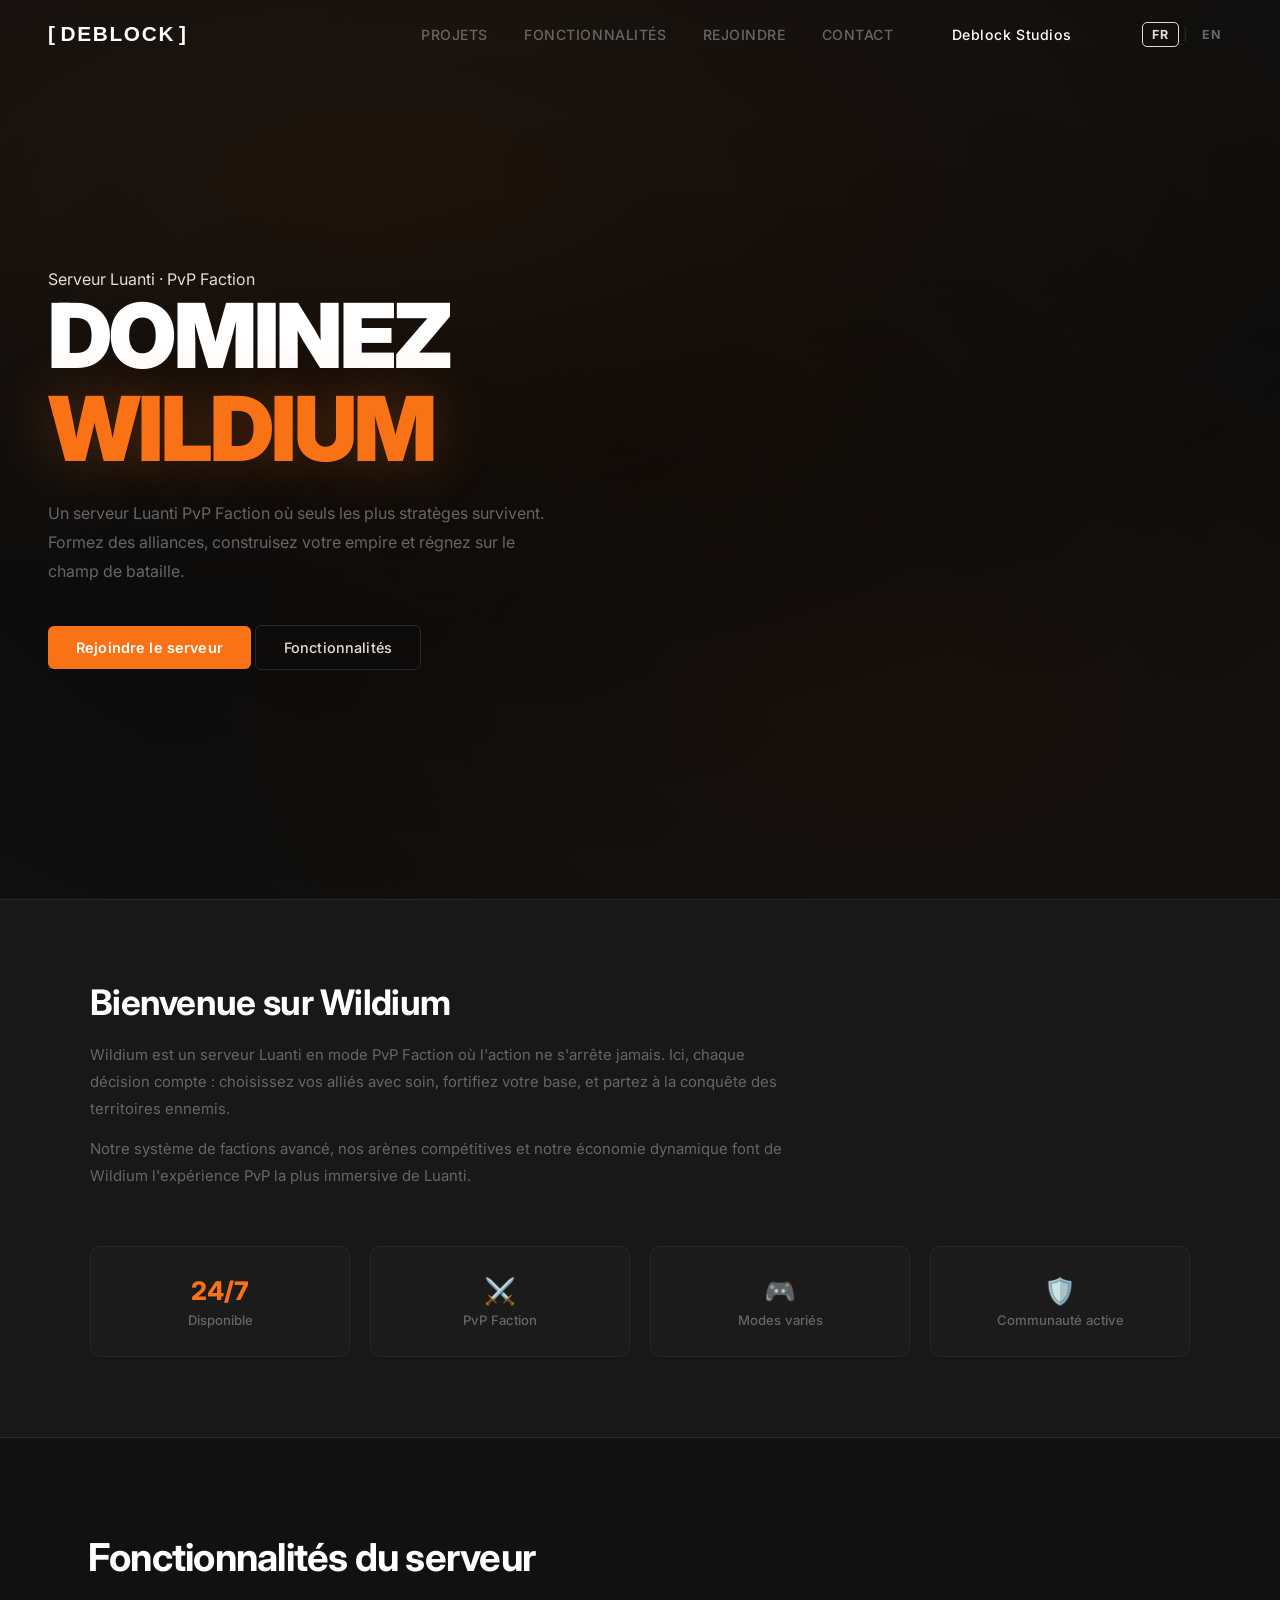
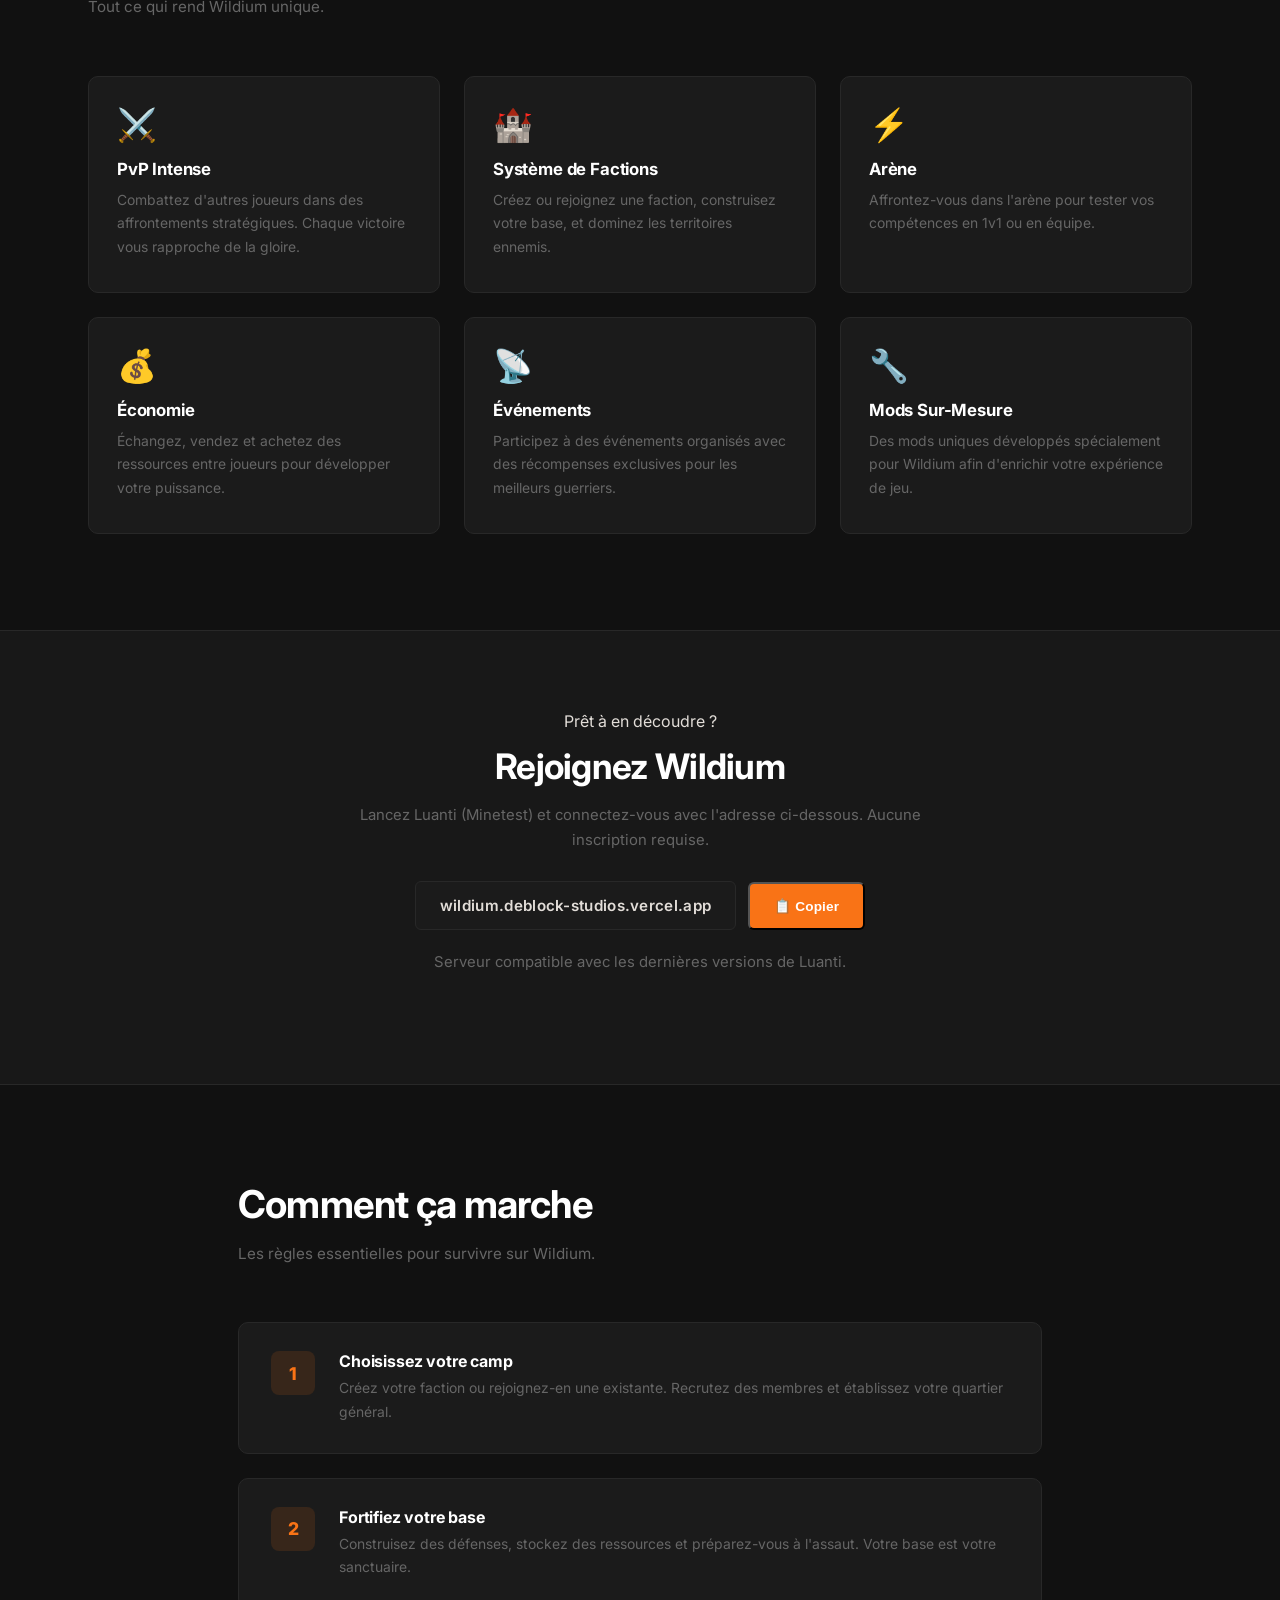
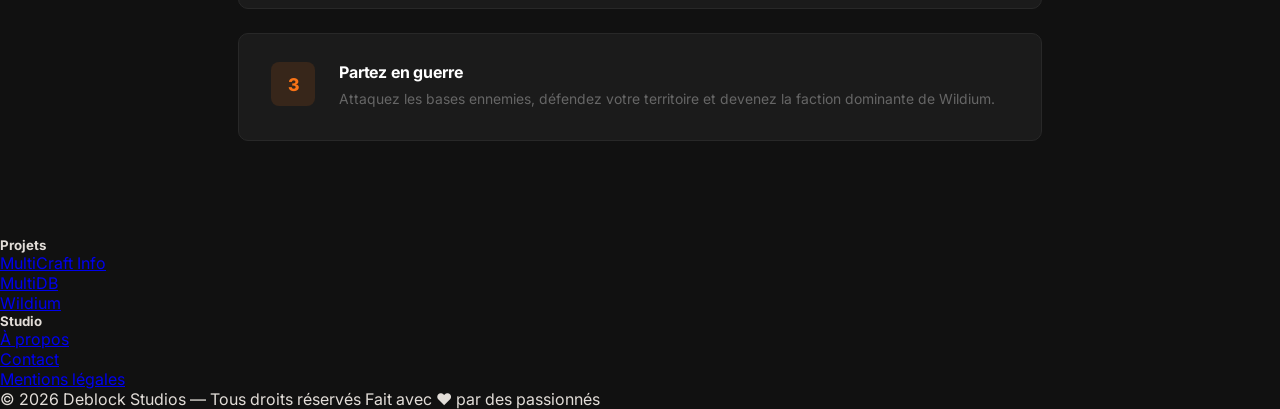
==== wildium.html @ 58a5ec8e "Add a Wildium Pages" ====
<!DOCTYPE html>
<html lang="fr">
<head>
  <meta charset="UTF-8" />
  <meta name="viewport" content="width=device-width, initial-scale=1.0" />
  <meta name="description" data-i18n="wildium.meta.desc" content="Wildium — Serveur Luanti PvP Faction. Formez des alliances, affrontez vos ennemis, construisez votre empire." />
  <title data-i18n="wildium.meta.title">Wildium — Serveur Luanti PvP Faction</title>

  <link rel="preconnect" href="https://fonts.googleapis.com" />
  <link href="https://fonts.googleapis.com/css2?family=Inter:wght@400;500;600;700;800;900&display=swap" rel="stylesheet" />

  <link rel="stylesheet" href="css/style.css" />
  <link rel="stylesheet" href="css/navbar.css" />
  <link rel="stylesheet" href="css/wildium.css" />
  <link rel="icon" href="/favicon.ico" type="image/x-icon">
</head>
<body>

<!-- NAVBAR -->
<nav id="navbar">
  <a href="/" class="nav-logo">
    <span class="logo-bracket">[</span>DEBLOCK<span class="logo-bracket">]</span>
  </a>

  <ul class="nav-links">
    <li><a href="#about"     data-i18n="nav.projects">Projets</a></li>
    <li><a href="#features"  data-i18n="wildium.nav.features">Fonctionnalités</a></li>
    <li><a href="#join"      data-i18n="wildium.nav.join">Rejoindre</a></li>
    <li><a href="#footer"    data-i18n="nav.contact">Contact</a></li>
    <li><a href="/" class="nav-cta">Deblock Studios</a></li>
    <li class="lang-switcher">
      <button class="lang-btn active" data-lang="fr">FR</button>
      <span class="lang-sep">|</span>
      <button class="lang-btn" data-lang="en">EN</button>
    </li>
  </ul>

  <button class="nav-hamburger" id="hamburger-btn" aria-label="Menu" aria-expanded="false">
    <span></span><span></span><span></span>
  </button>
</nav>

<nav class="nav-drawer" id="nav-drawer">
  <a href="#about"    data-i18n="nav.projects">Projets</a>
  <a href="#features" data-i18n="wildium.nav.features">Fonctionnalités</a>
  <a href="#join"     data-i18n="wildium.nav.join">Rejoindre</a>
  <a href="#footer"   data-i18n="nav.contact">Contact</a>
  <div class="lang-switcher" style="margin-top:6px;">
    <button class="lang-btn active" data-lang="fr">FR</button>
    <span class="lang-sep">|</span>
    <button class="lang-btn" data-lang="en">EN</button>
  </div>
</nav>

<!-- HERO -->
<section id="wildium-hero">
  <div class="wildium-hero-bg"></div>
  <div class="wildium-hero-content reveal">
    <span class="hero-eyebrow" data-i18n="wildium.hero.eyebrow">Serveur Luanti · PvP Faction</span>
    <h1 class="wildium-hero-title">
      <span data-i18n="wildium.hero.title.line1">Dominez</span><br />
      <span class="highlight" data-i18n="wildium.hero.title.highlight">Wildium</span>
    </h1>
    <p class="wildium-hero-sub" data-i18n="wildium.hero.sub">
      Un serveur Luanti PvP Faction où seuls les plus stratèges survivent. Formez des alliances, construisez votre empire et régnez sur le champ de bataille.
    </p>
    <div class="hero-actions">
      <a href="#join" class="btn-primary">
        <span data-i18n="wildium.hero.cta.join">Rejoindre le serveur</span>
      </a>
      <a href="#features" class="btn-ghost">
        <span data-i18n="wildium.hero.cta.features">Fonctionnalités</span>
      </a>
    </div>
  </div>
</section>

<!-- ABOUT / STATS BANNER -->
<section id="wildium-about">
  <div class="wildium-about-inner reveal">
    <div class="wildium-about-text">
      <h2 data-i18n="wildium.about.title">Bienvenue sur Wildium</h2>
      <p data-i18n="wildium.about.p1">
        Wildium est un serveur Luanti en mode PvP Faction où l'action ne s'arrête jamais. Ici, chaque décision compte : choisissez vos alliés avec soin, fortifiez votre base, et partez à la conquête des territoires ennemis.
      </p>
      <p data-i18n="wildium.about.p2">
        Notre système de factions avancé, nos arènes compétitives et notre économie dynamique font de Wildium l'expérience PvP la plus immersive de Luanti.
      </p>
    </div>

    <div class="wildium-stats">
      <div class="wildium-stat reveal reveal-delay-1">
        <span class="stat-number" data-i18n="wildium.stat.factions">24/7</span>
        <span class="stat-label" data-i18n="wildium.stat.factions.label">Disponible</span>
      </div>
      <div class="wildium-stat reveal reveal-delay-2">
        <span class="stat-number">⚔️</span>
        <span class="stat-label" data-i18n="wildium.stat.pvp.label">PvP Faction</span>
      </div>
      <div class="wildium-stat reveal reveal-delay-3">
        <span class="stat-number">🎮</span>
        <span class="stat-label" data-i18n="wildium.stat.modes.label">Modes variés</span>
      </div>
      <div class="wildium-stat reveal reveal-delay-4">
        <span class="stat-number">🛡️</span>
        <span class="stat-label" data-i18n="wildium.stat.communaute.label">Communauté active</span>
      </div>
    </div>
  </div>
</section>

<!-- FEATURES -->
<section id="features">
  <div class="section-head reveal">
    <h2 class="section-title" data-i18n="wildium.features.title">Fonctionnalités du serveur</h2>
    <p class="section-sub" data-i18n="wildium.features.sub">Tout ce qui rend Wildium unique.</p>
  </div>

  <div class="features-grid">

    <article class="feature-card reveal reveal-delay-1">
      <div class="feature-icon">⚔️</div>
      <h3 data-i18n="wildium.feature.pvp.title">PvP Intense</h3>
      <p data-i18n="wildium.feature.pvp.desc">Combattez d'autres joueurs dans des affrontements stratégiques. Chaque victoire vous rapproche de la gloire.</p>
    </article>

    <article class="feature-card reveal reveal-delay-2">
      <div class="feature-icon">🏰</div>
      <h3 data-i18n="wildium.feature.faction.title">Système de Factions</h3>
      <p data-i18n="wildium.feature.faction.desc">Créez ou rejoignez une faction, construisez votre base, et dominez les territoires ennemis.</p>
    </article>

    <article class="feature-card reveal reveal-delay-3">
      <div class="feature-icon">⚡</div>
      <h3 data-i18n="wildium.feature.arena.title">Arène</h3>
      <p data-i18n="wildium.feature.arena.desc">Affrontez-vous dans l'arène pour tester vos compétences en 1v1 ou en équipe.</p>
    </article>

    <article class="feature-card reveal reveal-delay-1">
      <div class="feature-icon">💰</div>
      <h3 data-i18n="wildium.feature.economy.title">Économie</h3>
      <p data-i18n="wildium.feature.economy.desc">Échangez, vendez et achetez des ressources entre joueurs pour développer votre puissance.</p>
    </article>

    <article class="feature-card reveal reveal-delay-2">
      <div class="feature-icon">📡</div>
      <h3 data-i18n="wildium.feature.events.title">Événements</h3>
      <p data-i18n="wildium.feature.events.desc">Participez à des événements organisés avec des récompenses exclusives pour les meilleurs guerriers.</p>
    </article>

    <article class="feature-card reveal reveal-delay-3">
      <div class="feature-icon">🔧</div>
      <h3 data-i18n="wildium.feature.custom.title">Mods Sur-Mesure</h3>
      <p data-i18n="wildium.feature.custom.desc">Des mods uniques développés spécialement pour Wildium afin d'enrichir votre expérience de jeu.</p>
    </article>

  </div>
</section>

<!-- JOIN -->
<section id="join">
  <div class="join-inner reveal">
    <div class="join-card">
      <span class="hero-eyebrow" data-i18n="wildium.join.eyebrow">Prêt à en découdre ?</span>
      <h2 data-i18n="wildium.join.title">Rejoignez Wildium</h2>
      <p data-i18n="wildium.join.desc">
        Lancez Luanti (Minetest) et connectez-vous avec l'adresse ci-dessous. Aucune inscription requise.
      </p>
      <div class="join-ip">
        <code id="server-ip">wildium.deblock-studios.vercel.app</code>
        <button class="btn-primary" id="copy-ip-btn" data-i18n="wildium.join.copy">
          📋 Copier
        </button>
      </div>
      <p class="join-note" data-i18n="wildium.join.note">
        Serveur compatible avec les dernières versions de Luanti.
      </p>
    </div>
  </div>
</section>

<!-- RULES / SECTION GAMEPLAY -->
<section id="gameplay">
  <div class="section-head reveal">
    <h2 class="section-title" data-i18n="wildium.gameplay.title">Comment ça marche</h2>
    <p class="section-sub" data-i18n="wildium.gameplay.sub">Les règles essentielles pour survivre sur Wildium.</p>
  </div>

  <div class="gameplay-grid">

    <div class="gameplay-step reveal reveal-delay-1">
      <span class="step-number">1</span>
      <div>
        <h3 data-i18n="wildium.gameplay.step1.title">Choisissez votre camp</h3>
        <p data-i18n="wildium.gameplay.step1.desc">Créez votre faction ou rejoignez-en une existante. Recrutez des membres et établissez votre quartier général.</p>
      </div>
    </div>

    <div class="gameplay-step reveal reveal-delay-2">
      <span class="step-number">2</span>
      <div>
        <h3 data-i18n="wildium.gameplay.step2.title">Fortifiez votre base</h3>
        <p data-i18n="wildium.gameplay.step2.desc">Construisez des défenses, stockez des ressources et préparez-vous à l'assaut. Votre base est votre sanctuaire.</p>
      </div>
    </div>

    <div class="gameplay-step reveal reveal-delay-3">
      <span class="step-number">3</span>
      <div>
        <h3 data-i18n="wildium.gameplay.step3.title">Partez en guerre</h3>
        <p data-i18n="wildium.gameplay.step3.desc">Attaquez les bases ennemies, défendez votre territoire et devenez la faction dominante de Wildium.</p>
      </div>
    </div>

  </div>
</section>

<!-- FOOTER -->
<footer id="footer">
  <div class="footer-top reveal">
    <div class="footer-col">
      <h5 data-i18n="footer.col.projects">Projets</h5>
      <ul>
        <li><a href="https://multicraft-info.netlify.app">MultiCraft Info</a></li>
        <li><a href="https://multidb.vercel.app">MultiDB</a></li>
        <li><a href="wildium.html">Wildium</a></li>
      </ul>
    </div>

    <div class="footer-col">
      <h5 data-i18n="footer.col.studio">Studio</h5>
      <ul>
        <li><a href="/#about" data-i18n="footer.about">À propos</a></li>
        <li><a href="mailto:creatif.france@outlook.com" data-i18n="footer.contact">Contact</a></li>
        <li><a href="legal.html" data-i18n="footer.legal">Mentions légales</a></li>
      </ul>
    </div>
  </div>

  <div class="footer-bottom">
    <span data-i18n="footer.copy">© 2026 Deblock Studios — Tous droits réservés</span>
    <span data-i18n="footer.made">Fait avec ❤️ par des passionnés</span>
  </div>
</footer>

<script src="js/i18n.js"></script>
<script src="js/effects.js"></script>
<script src="js/wildium.js"></script>
<script>i18n.init();</script>
</body>
</html>
---- css/style.css ----
/* ════════════════════════════════════════════════
   DEBLOCK STUDIOS — style.css
   ════════════════════════════════════════════════ */

*, *::before, *::after { box-sizing: border-box; margin: 0; padding: 0; }

:root {
  --bg:      #111;
  --bg2:     #181818;
  --card:    #1b1b1b;
  --accent:  #f97316;
  --text:    #e2ddd8;
  --muted:   #666;
  --border:  #282828;
}

html { scroll-behavior: smooth; }

body {
  background: var(--bg);
  color: var(--text);
  font-family: 'Inter', sans-serif;
  overflow-x: hidden;
  -webkit-font-smoothing: antialiased;
}

::-webkit-scrollbar { width: 5px; }
::-webkit-scrollbar-track { background: var(--bg); }
::-webkit-scrollbar-thumb { background: var(--border); border-radius: 3px; }

/* ── Buttons ── */
.btn-primary {
  display: inline-flex;
  align-items: center;
  gap: 8px;
  background: var(--accent);
  color: #fff;
  padding: 13px 28px;
  border-radius: 6px;
  font-weight: 600;
  font-size: .9rem;
  text-decoration: none;
  transition: opacity .15s, transform .15s;
  letter-spacing: .01em;
}
.btn-primary:hover {
  opacity: .88;
  transform: translateY(-1px);
}

.btn-ghost {
  display: inline-flex;
  align-items: center;
  gap: 8px;
  background: transparent;
  color: var(--text);
  padding: 13px 28px;
  border-radius: 6px;
  border: 1px solid var(--border);
  font-weight: 500;
  font-size: .9rem;
  text-decoration: none;
  transition: border-color .15s, color .15s, transform .15s;
  letter-spacing: .01em;
}
.btn-ghost:hover {
  border-color: #444;
  color: #fff;
  transform: translateY(-1px);
}

/* ── Section headings ── */
.section-head { margin-bottom: 56px; }

.section-title {
  font-weight: 700;
  font-size: clamp(1.6rem, 3vw, 2.4rem);
  color: #fff;
  margin-bottom: 14px;
  letter-spacing: -.02em;
  line-height: 1.2;
}

.section-sub {
  color: var(--muted);
  font-size: .95rem;
  max-width: 440px;
  line-height: 1.7;
}
---- css/navbar.css ----
/* ════════════════════════════════════════════════
   DEBLOCK STUDIOS — navbar.css
   ════════════════════════════════════════════════ */

nav {
  position: fixed;
  top: 0; left: 0; right: 0;
  z-index: 100;
  display: flex;
  align-items: center;
  justify-content: space-between;
  padding: 0 48px;
  height: 68px;
  background: transparent;
  transition: background .4s, backdrop-filter .4s, box-shadow .4s;
}
nav.scrolled {
  background: rgba(7,7,15,.88);
  backdrop-filter: blur(16px);
  box-shadow: 0 1px 0 var(--border);
}

/* Logo */
.nav-logo {
  font-family: 'Orbitron', sans-serif;
  font-weight: 900;
  font-size: 1.3rem;
  letter-spacing: .08em;
  color: #fff;
  text-decoration: none;
  display: flex;
  align-items: center;
  gap: 4px;
}
.nav-logo .logo-bracket { color: var(--lilac); }

/* Links */
.nav-links {
  display: flex;
  align-items: center;
  gap: 36px;
  list-style: none;
}
.nav-links a {
  color: var(--muted);
  text-decoration: none;
  font-size: .88rem;
  font-weight: 500;
  letter-spacing: .04em;
  text-transform: uppercase;
  transition: color .2s;
}
.nav-links a:hover { color: #fff; }

/* CTA button inside nav */
.nav-cta {
  background: var(--violet) !important;
  color: #fff !important;
  padding: 8px 22px;
  border-radius: 6px;
  transition: background .2s, box-shadow .2s !important;
  text-transform: none !important;
}
.nav-cta:hover {
  background: var(--lilac) !important;
  box-shadow: 0 0 20px var(--glow);
  color: #fff !important;
}

/* Language switcher */
.lang-switcher {
  display: flex;
  align-items: center;
  gap: 4px;
  margin-left: 12px;
}
.lang-btn {
  background: transparent;
  border: 1.5px solid transparent;
  color: var(--muted);
  font-family: 'Inter', sans-serif;
  font-size: .78rem;
  font-weight: 700;
  letter-spacing: .08em;
  padding: 4px 9px;
  border-radius: 5px;
  cursor: pointer;
  transition: color .2s, border-color .2s;
  text-transform: uppercase;
}
.lang-btn:hover { color: #fff; border-color: var(--border); }
.lang-btn.active {
  color: var(--lilac);
  border-color: var(--lilac);
}
.lang-sep {
  color: var(--border);
  font-size: .85rem;
  user-select: none;
}

/* Mobile hamburger */
.nav-hamburger {
  display: none;
  flex-direction: column;
  gap: 5px;
  cursor: pointer;
  padding: 6px;
  background: none;
  border: none;
}
.nav-hamburger span {
  width: 24px; height: 2px;
  background: var(--text);
  border-radius: 2px;
  transition: transform .3s, opacity .3s;
}

/* Mobile drawer */
.nav-drawer {
  display: none;
  position: fixed;
  top: 68px; left: 0; right: 0;
  background: rgba(7,7,15,.97);
  backdrop-filter: blur(20px);
  border-bottom: 1px solid var(--border);
  padding: 24px 48px 32px;
  z-index: 99;
  flex-direction: column;
  gap: 20px;
}
.nav-drawer.open { display: flex; }
.nav-drawer a {
  color: var(--muted);
  text-decoration: none;
  font-size: 1rem;
  font-weight: 500;
  letter-spacing: .04em;
  text-transform: uppercase;
  transition: color .2s;
  padding: 4px 0;
}
.nav-drawer a:hover { color: #fff; }

/* ── Responsive ── */
@media (max-width: 900px) {
  nav { padding: 0 24px; }
  .nav-links { display: none; }
  .nav-hamburger { display: flex; }
}
---- css/wildium.css ----
/* ════════════════════════════════════════════════
   WILDIUM — wildium.css
   DA compatible avec Deblock Studios
   ════════════════════════════════════════════════ */

/* ── Hero ── */
#wildium-hero {
  min-height: 100vh;
  display: flex;
  align-items: center;
  position: relative;
  overflow: hidden;
  border-bottom: 1px solid var(--border);
}

.wildium-hero-bg {
  position: absolute;
  inset: 0;
  background:
    radial-gradient(ellipse 80% 50% at 30% 20%, rgba(249,115,22,.08), transparent),
    radial-gradient(ellipse 60% 50% at 70% 80%, rgba(249,115,22,.05), transparent),
    radial-gradient(ellipse 100% 80% at 50% 50%, rgba(0,0,0,.6), transparent);
  pointer-events: none;
}

.wildium-hero-content {
  max-width: 820px;
  padding: 120px 48px 80px;
  position: relative;
  z-index: 1;
}

.wildium-hero-title {
  font-weight: 900;
  font-size: clamp(3.2rem, 7vw, 6rem);
  line-height: 1.04;
  letter-spacing: -.03em;
  margin-bottom: 24px;
  color: #fff;
  text-transform: uppercase;
}
.wildium-hero-title .highlight {
  color: var(--accent);
  text-shadow: 0 0 60px rgba(249,115,22,.3);
}

.wildium-hero-sub {
  font-size: 1rem;
  line-height: 1.8;
  color: var(--muted);
  max-width: 520px;
  margin-bottom: 40px;
}

/* ── About / Stats ── */
#wildium-about {
  background: var(--bg2);
  border-bottom: 1px solid var(--border);
  padding: 80px 48px;
}

.wildium-about-inner {
  max-width: 1100px;
  margin: 0 auto;
}

.wildium-about-text {
  max-width: 700px;
  margin-bottom: 56px;
}
.wildium-about-text h2 {
  font-weight: 700;
  font-size: clamp(1.5rem, 2.8vw, 2.2rem);
  color: #fff;
  margin-bottom: 18px;
  letter-spacing: -.02em;
  line-height: 1.25;
}
.wildium-about-text p {
  color: var(--muted);
  line-height: 1.8;
  margin-bottom: 14px;
  font-size: .93rem;
}

.wildium-stats {
  display: grid;
  grid-template-columns: repeat(4, 1fr);
  gap: 20px;
}

.wildium-stat {
  background: var(--card);
  border: 1px solid var(--border);
  border-radius: 10px;
  padding: 28px 20px;
  text-align: center;
  transition: border-color .2s, transform .2s;
}
.wildium-stat:hover {
  border-color: #383838;
  transform: translateY(-3px);
}

.stat-number {
  display: block;
  font-size: 1.6rem;
  font-weight: 800;
  color: var(--accent);
  margin-bottom: 6px;
}
.stat-label {
  display: block;
  font-size: .82rem;
  color: var(--muted);
  font-weight: 500;
}

/* ── Features ── */
#features {
  padding: 96px 48px;
  max-width: 1200px;
  margin: 0 auto;
}

.features-grid {
  display: grid;
  grid-template-columns: repeat(3, 1fr);
  gap: 24px;
}

.feature-card {
  background: var(--card);
  border: 1px solid var(--border);
  border-radius: 10px;
  padding: 32px 28px;
  transition: border-color .2s, transform .2s;
}
.feature-card:hover {
  border-color: #383838;
  transform: translateY(-4px);
}

.feature-icon {
  font-size: 2rem;
  margin-bottom: 18px;
  line-height: 1;
}

.feature-card h3 {
  font-weight: 700;
  font-size: 1.05rem;
  color: #fff;
  margin-bottom: 10px;
  letter-spacing: -.01em;
}

.feature-card p {
  font-size: .87rem;
  line-height: 1.7;
  color: var(--muted);
}

/* ── Join section ── */
#join {
  padding: 80px 48px;
  background: var(--bg2);
  border-top: 1px solid var(--border);
  border-bottom: 1px solid var(--border);
}

.join-inner {
  max-width: 620px;
  margin: 0 auto;
  text-align: center;
}

.join-card h2 {
  font-weight: 700;
  font-size: clamp(1.6rem, 3vw, 2.2rem);
  color: #fff;
  margin: 14px 0 16px;
  letter-spacing: -.02em;
}

.join-card > p {
  color: var(--muted);
  line-height: 1.7;
  font-size: .93rem;
  margin-bottom: 28px;
}

.join-ip {
  display: flex;
  gap: 12px;
  align-items: center;
  justify-content: center;
  flex-wrap: wrap;
  margin-bottom: 20px;
}

.join-ip code {
  background: var(--card);
  border: 1px solid var(--border);
  border-radius: 6px;
  padding: 14px 24px;
  font-family: 'Inter', monospace;
  font-size: .95rem;
  font-weight: 600;
  color: var(--text);
  letter-spacing: .02em;
  user-select: all;
}

.join-ip .btn-primary {
  padding: 14px 24px;
  font-size: .85rem;
}

.join-note {
  font-size: .78rem;
  color: #555;
}

.join-note a {
  color: var(--accent);
  text-decoration: none;
}
.join-note a:hover {
  text-decoration: underline;
}

/* ── Gameplay / Steps ── */
#gameplay {
  padding: 96px 48px;
  max-width: 900px;
  margin: 0 auto;
}

.gameplay-grid {
  display: flex;
  flex-direction: column;
  gap: 24px;
}

.gameplay-step {
  display: flex;
  gap: 24px;
  align-items: flex-start;
  background: var(--card);
  border: 1px solid var(--border);
  border-radius: 10px;
  padding: 28px 32px;
  transition: border-color .2s, transform .2s;
}
.gameplay-step:hover {
  border-color: #383838;
  transform: translateX(4px);
}

.step-number {
  flex-shrink: 0;
  width: 44px;
  height: 44px;
  border-radius: 8px;
  background: rgba(249,115,22,.12);
  color: var(--accent);
  font-weight: 800;
  font-size: 1.1rem;
  display: flex;
  align-items: center;
  justify-content: center;
}

.gameplay-step h3 {
  font-weight: 700;
  font-size: 1rem;
  color: #fff;
  margin-bottom: 6px;
  letter-spacing: -.01em;
}

.gameplay-step p {
  font-size: .87rem;
  line-height: 1.7;
  color: var(--muted);
}

/* ── Responsive ── */
@media (max-width: 860px) {
  .wildium-hero-content { padding: 100px 24px 64px; }
  #wildium-about { padding: 56px 24px; }
  .wildium-stats { grid-template-columns: repeat(2, 1fr); }
  #features { padding: 64px 24px; }
  .features-grid { grid-template-columns: 1fr; }
  #join { padding: 56px 24px; }
  #gameplay { padding: 64px 24px; }
}

@media (max-width: 560px) {
  .wildium-stats { grid-template-columns: 1fr; }
  .join-ip { flex-direction: column; }
  .join-ip code { width: 100%; text-align: center; }
  .gameplay-step { flex-direction: column; }
}
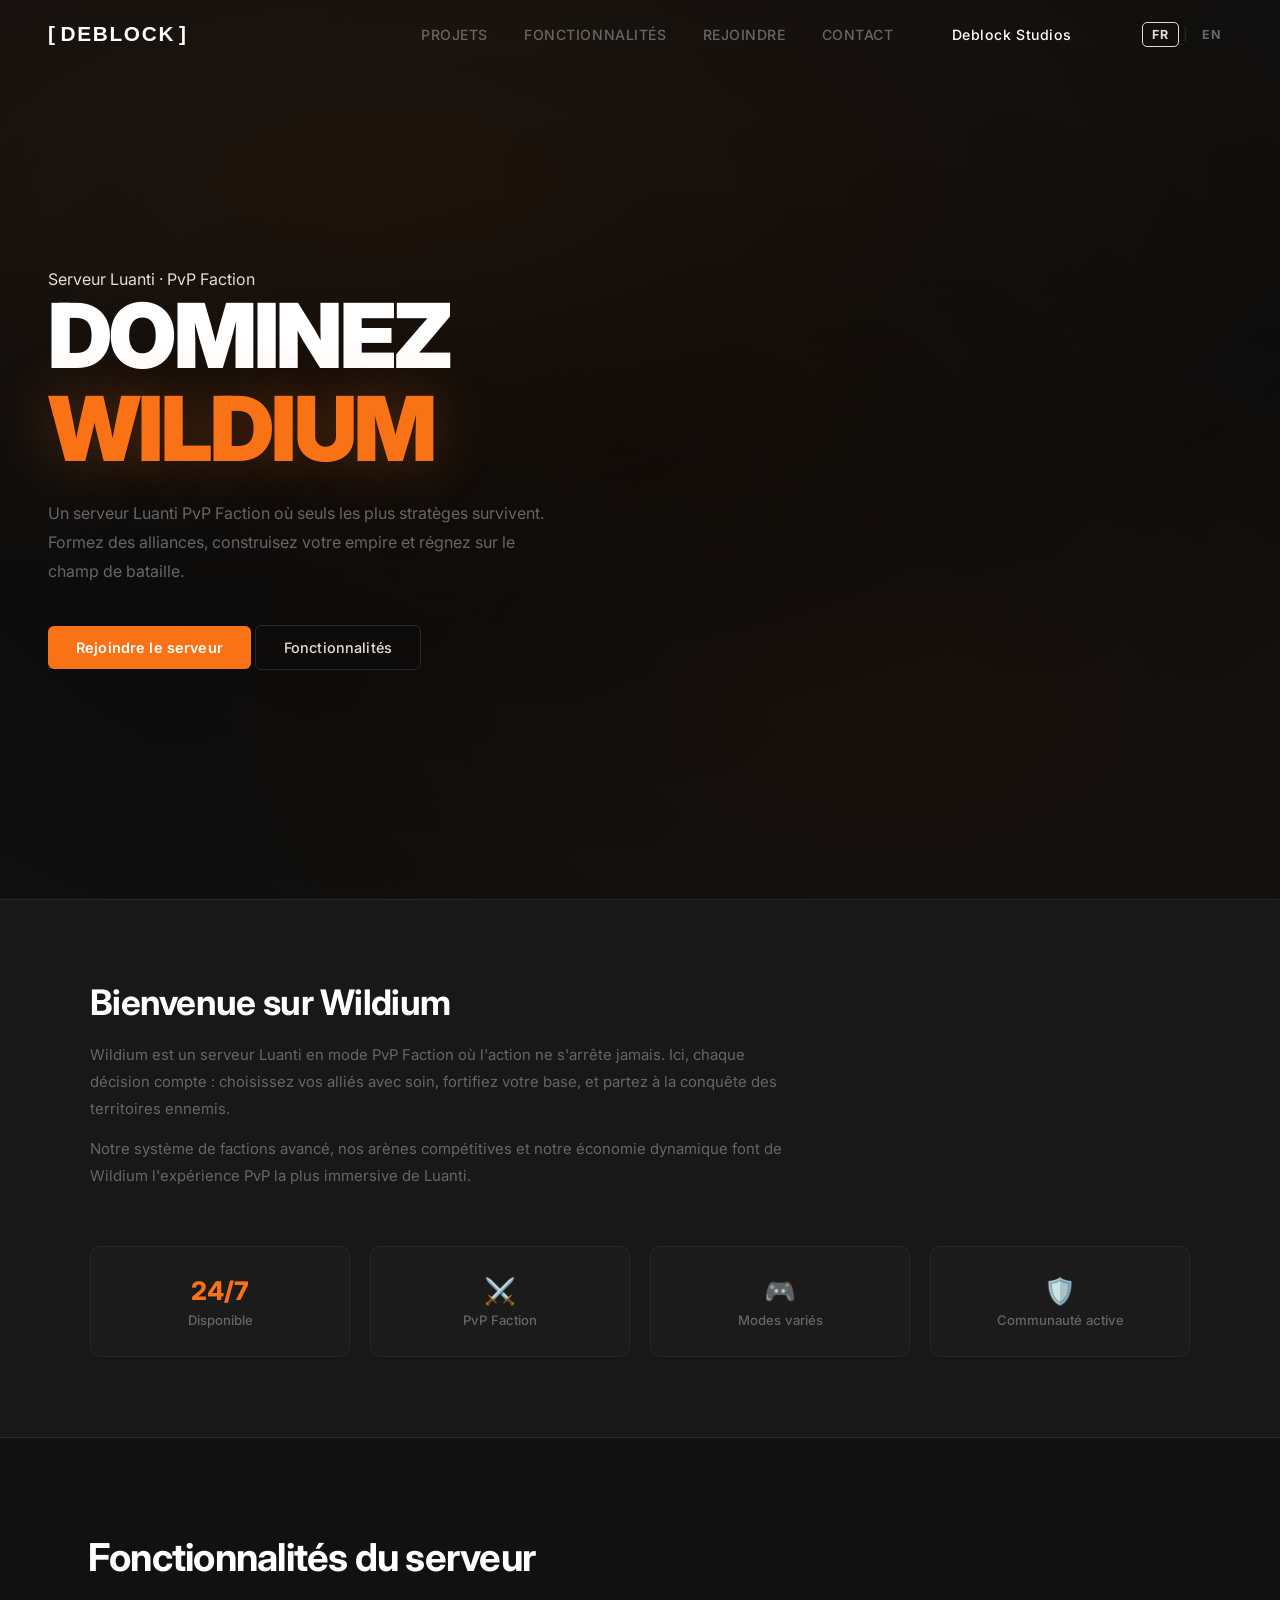
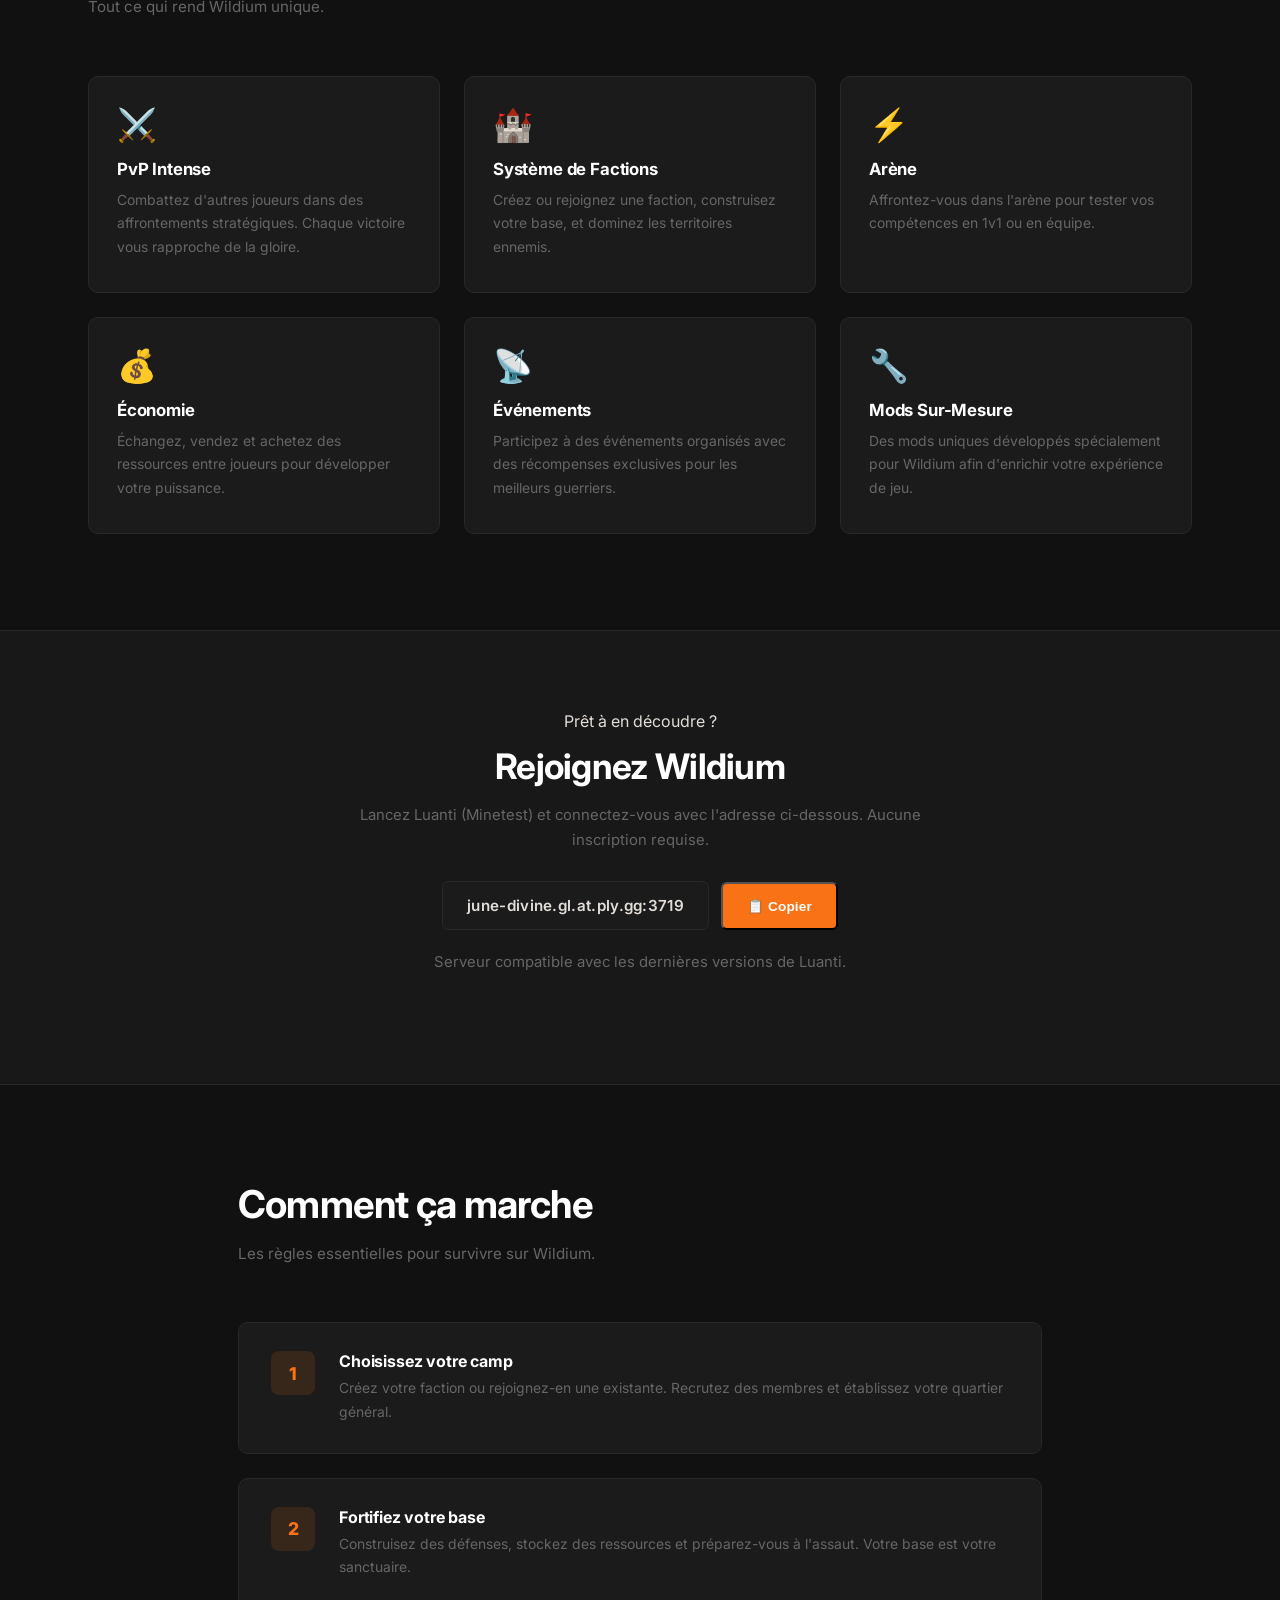
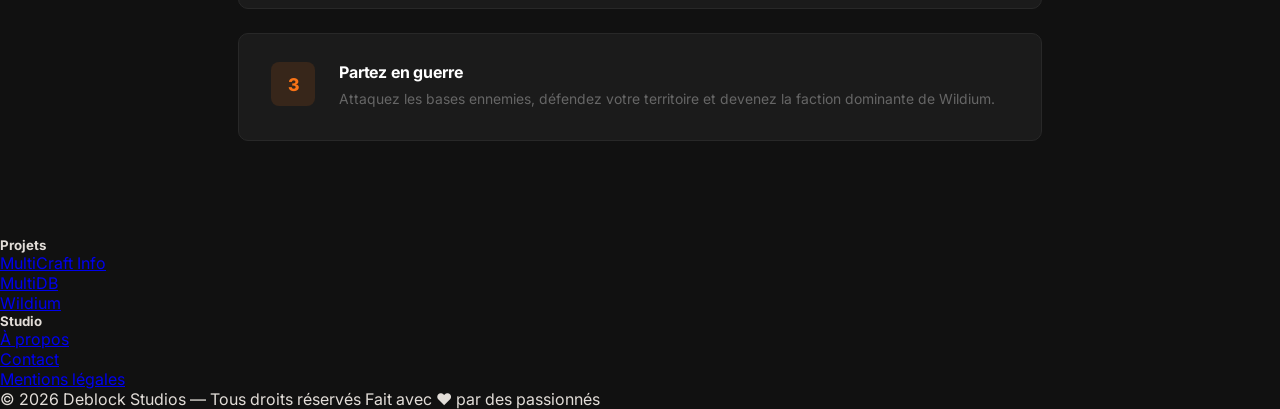
==== commit b75ae465: "Update wildium.html" ====
--- a/wildium.html
+++ b/wildium.html
@@ -167,7 +167,7 @@
         Lancez Luanti (Minetest) et connectez-vous avec l'adresse ci-dessous. Aucune inscription requise.
       </p>
       <div class="join-ip">
-        <code id="server-ip">wildium.deblock-studios.vercel.app</code>
+        <code id="server-ip">june-divine.gl.at.ply.gg:3719</code>
         <button class="btn-primary" id="copy-ip-btn" data-i18n="wildium.join.copy">
           📋 Copier
         </button>
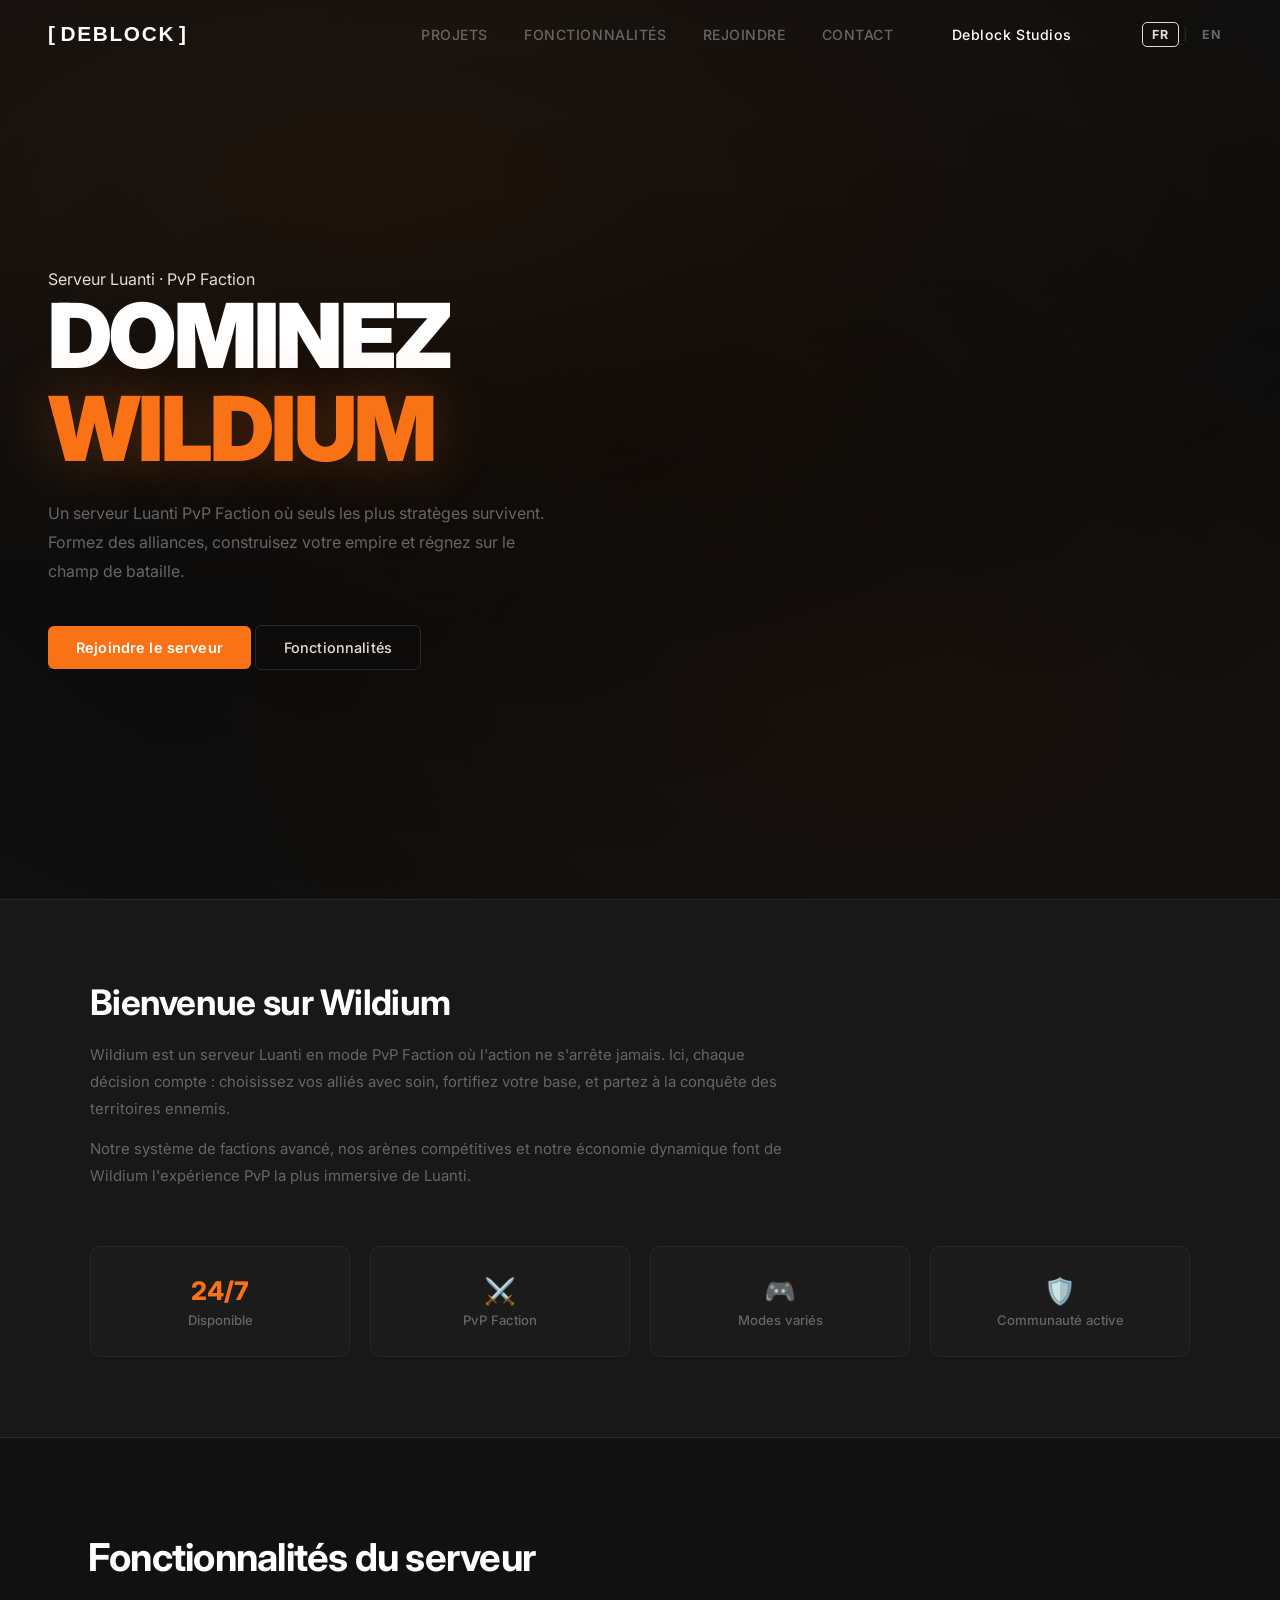
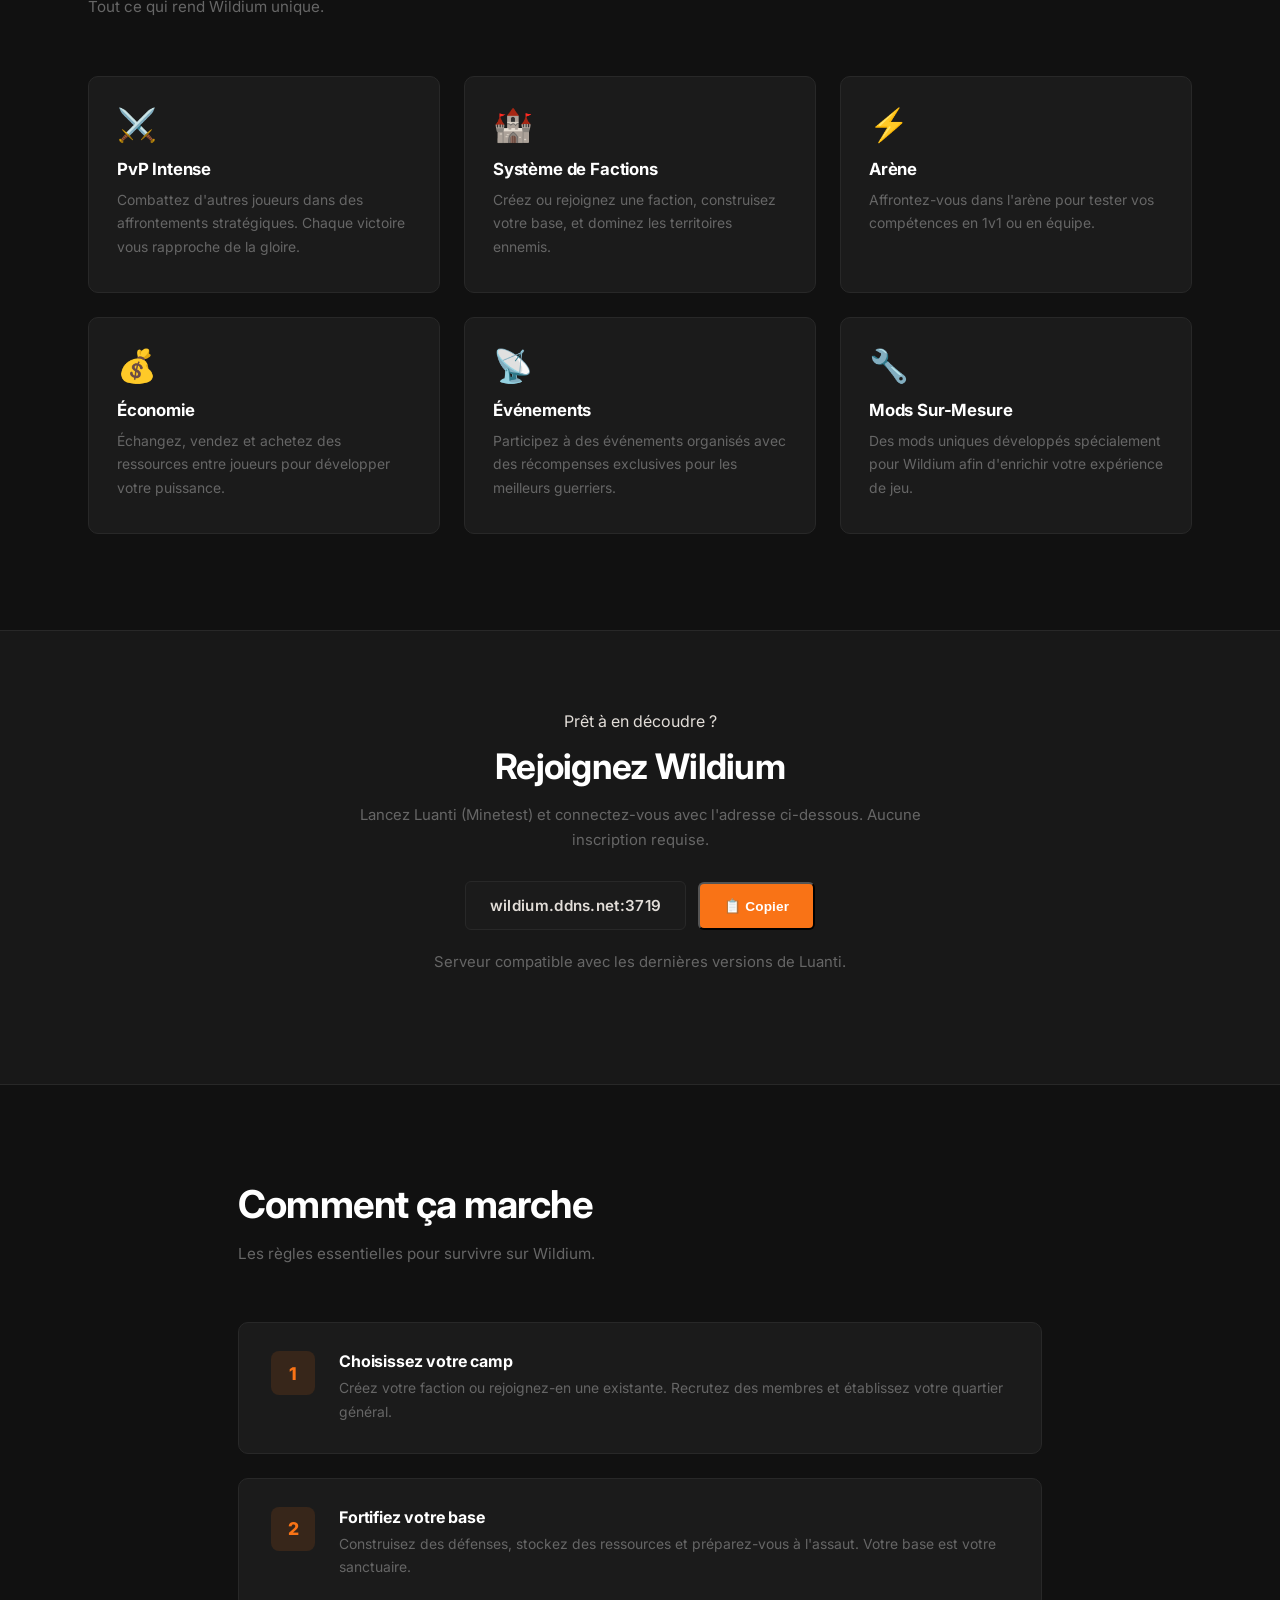
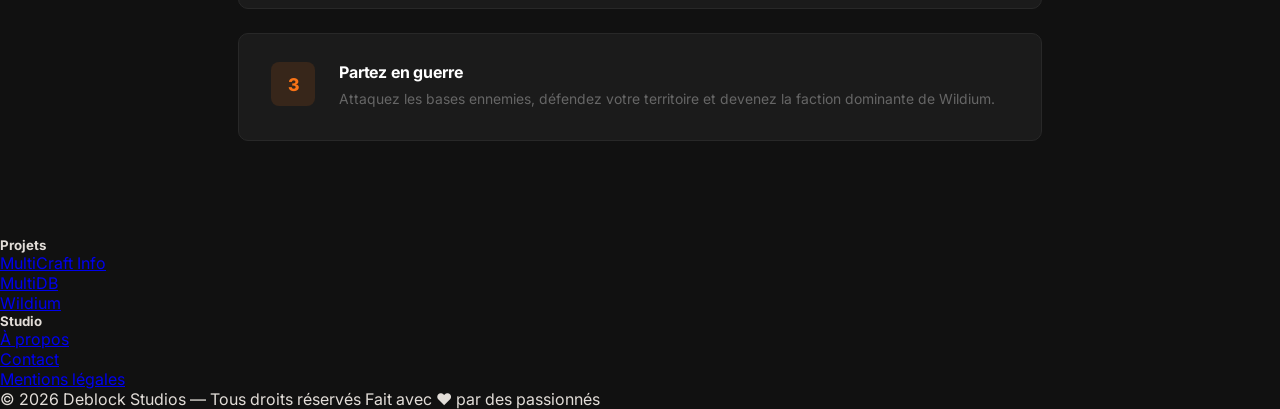
==== commit 655579a5: "Update wildium.html" ====
--- a/wildium.html
+++ b/wildium.html
@@ -167,7 +167,7 @@
         Lancez Luanti (Minetest) et connectez-vous avec l'adresse ci-dessous. Aucune inscription requise.
       </p>
       <div class="join-ip">
-        <code id="server-ip">june-divine.gl.at.ply.gg:3719</code>
+        <code id="server-ip">wildium.ddns.net:3719</code>
         <button class="btn-primary" id="copy-ip-btn" data-i18n="wildium.join.copy">
           📋 Copier
         </button>
